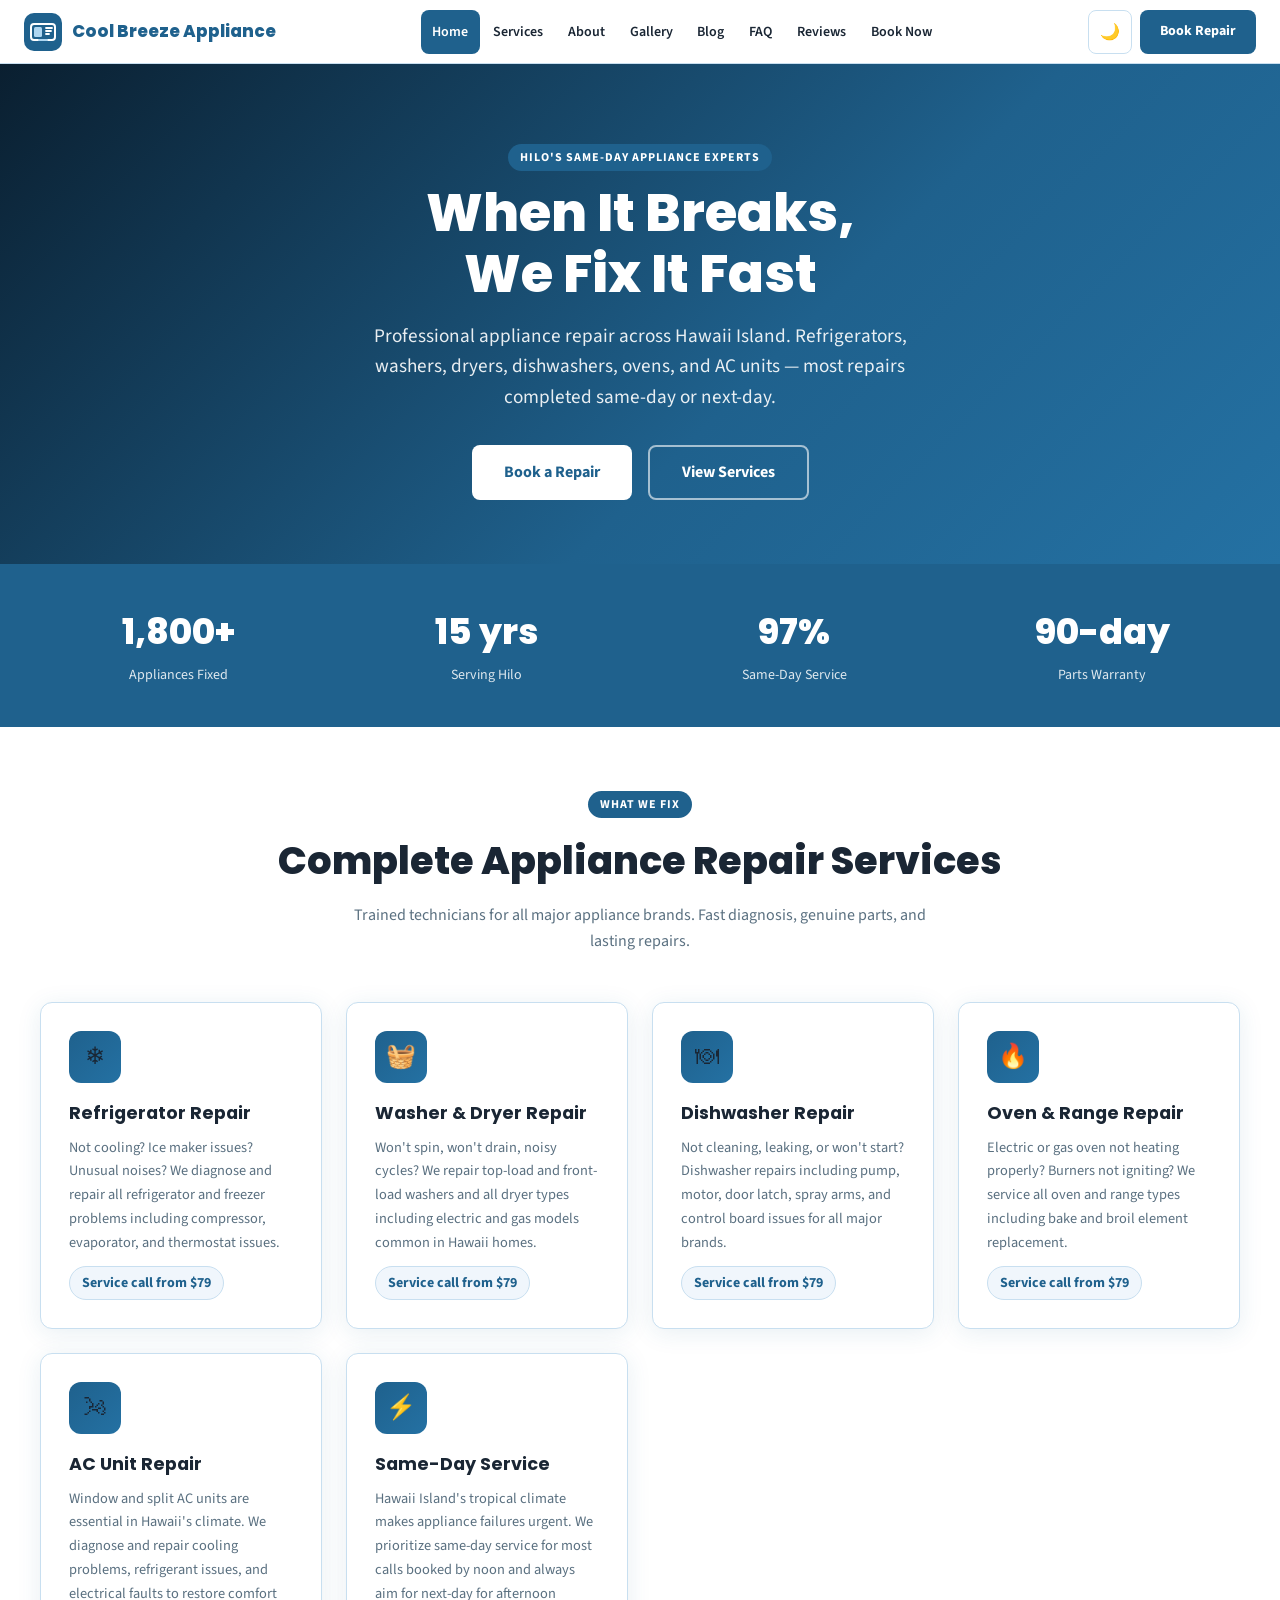
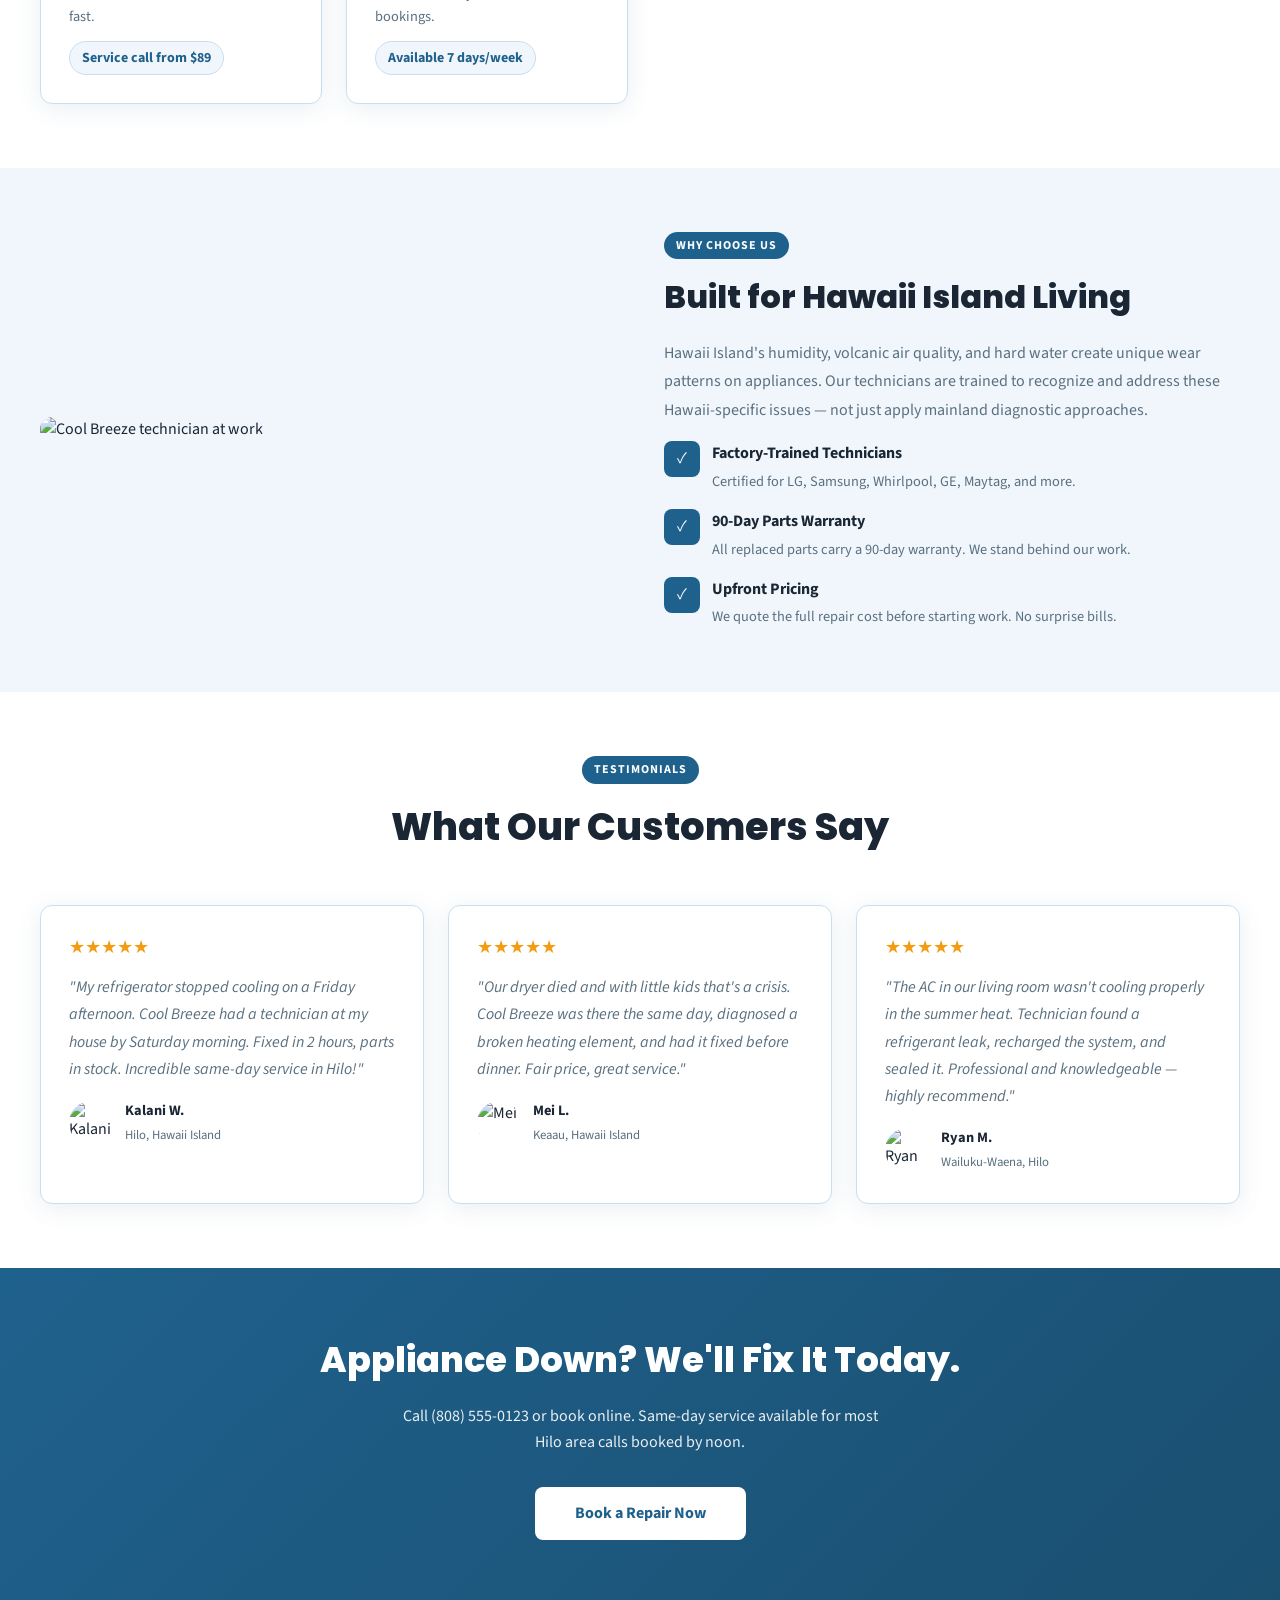
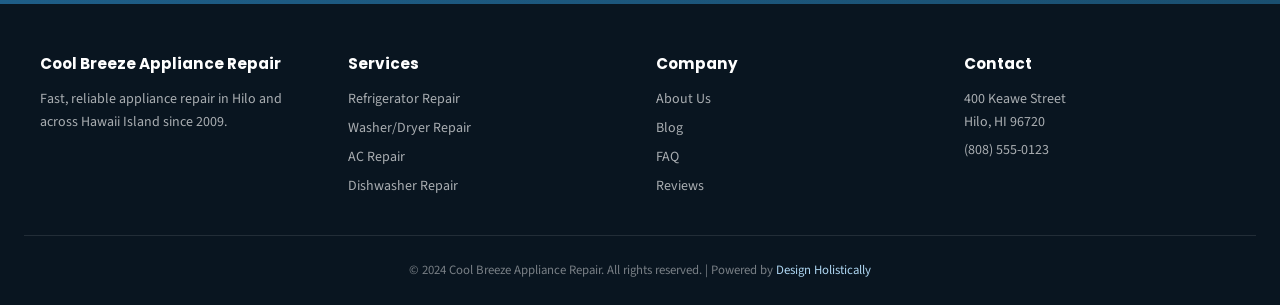
==== index.html @ a8050bcc "Initial commit: Cool Breeze Appliance Repair — Hawaii sample site (Hilo, Hawaii Island)" ====
<!DOCTYPE html>
<html lang="en" data-theme="light">
<head>
<meta charset="UTF-8"><meta name="viewport" content="width=device-width, initial-scale=1.0">
<title>Cool Breeze Appliance Repair | When It Breaks, We Fix It Fast | Hilo | Cool Breeze Appliance Repair</title>
<link rel="stylesheet" href="css/style.css">


  <meta property="og:title" content="Cool Breeze Appliance Repair | Hilo, Hawaii Island" />
  <meta property="og:description" content="Fast appliance repair in Hilo. Refrigerators, washers, dryers, AC and more. Same-day service available." />
  <meta property="og:type" content="website" />
  <meta property="og:image" content="https://picsum.photos/1200/630?random=999" />
</head>
<body>
<header>
<a href="index.html" class="logo-link"><svg width="38" height="38" viewBox="0 0 38 38" fill="none" aria-label="Cool Breeze Appliance Logo" xmlns="http://www.w3.org/2000/svg">
<rect width="38" height="38" rx="10" fill="#1F618D"/>
<rect x="7" y="11" width="24" height="16" rx="3" fill="none" stroke="white" stroke-width="2"/>
<rect x="10" y="14" width="8" height="10" rx="1.5" fill="#AED6F1"/>
<line x1="22" y1="15" x2="28" y2="15" stroke="white" stroke-width="1.8" stroke-linecap="round"/>
<line x1="22" y1="18" x2="27" y2="18" stroke="white" stroke-width="1.8" stroke-linecap="round"/>
<line x1="22" y1="21" x2="25" y2="21" stroke="white" stroke-width="1.8" stroke-linecap="round"/>
<line x1="15" y1="27" x2="23" y2="27" stroke="#AED6F1" stroke-width="2" stroke-linecap="round"/>
</svg><span class="logo-text">Cool Breeze Appliance</span></a>
<nav><a href="index.html" class="active">Home</a>
<a href="services.html">Services</a>
<a href="about.html">About</a>
<a href="gallery.html">Gallery</a>
<a href="blog.html">Blog</a>
<a href="faq.html">FAQ</a>
<a href="reviews.html">Reviews</a>
<a href="booking.html">Book Now</a></nav>
<div class="header-actions">
<button class="dark-toggle" id="darkToggle" aria-label="Toggle dark mode">🌙</button>
<a href="booking.html" class="cta-btn header-cta">Book Repair</a>
<button class="hamburger" id="hamburger" aria-label="Open menu" aria-expanded="false"><span></span><span></span><span></span></button>
</div>
</header>
<div class="mobile-menu" id="mobileMenu"><a href="index.html">Home</a>
<a href="services.html">Services</a>
<a href="about.html">About</a>
<a href="gallery.html">Gallery</a>
<a href="blog.html">Blog</a>
<a href="faq.html">FAQ</a>
<a href="reviews.html">Reviews</a>
<a href="booking.html">Book Now</a></div>

<script type="application/ld+json">{"@context":"https://schema.org","@type":"LocalBusiness","name":"Cool Breeze Appliance Repair","description":"Fast appliance repair in Hilo, Hawaii Island. Same-day service for refrigerators, washers, dryers, dishwashers, ovens, and AC units.","address":{"@type":"PostalAddress","streetAddress":"400 Keawe Street","addressLocality":"Hilo","addressRegion":"HI","postalCode":"96720"},"telephone":"(808) 555-0123","priceRange":"$$"}</script>
<section class="hero">
<div class="container">
<div class="tag">Hilo's Same-Day Appliance Experts</div>
<h1>When It Breaks,<br>We Fix It Fast</h1>
<p>Professional appliance repair across Hawaii Island. Refrigerators, washers, dryers, dishwashers, ovens, and AC units — most repairs completed same-day or next-day.</p>
<div class="hero-btns">
<a href="booking.html" class="cta-btn white">Book a Repair</a>
<a href="services.html" class="cta-btn outline" style="border-color:rgba(255,255,255,.6);color:#fff;">View Services</a>
</div>
</div>
</section>

<div class="stats-bar">
<div class="container">
<div><div class="stat-num">1,800+</div><div class="stat-label">Appliances Fixed</div></div>
<div><div class="stat-num">15 yrs</div><div class="stat-label">Serving Hilo</div></div>
<div><div class="stat-num">97%</div><div class="stat-label">Same-Day Service</div></div>
<div><div class="stat-num">90-day</div><div class="stat-label">Parts Warranty</div></div>
</div>
</div>

<section>
<div class="container">
<div class="section-header fade-up">
<div class="tag">What We Fix</div>
<h2>Complete Appliance Repair Services</h2>
<p>Trained technicians for all major appliance brands. Fast diagnosis, genuine parts, and lasting repairs.</p>
</div>
<div class="grid-3">
<div class="card fade-up"><div class="card-icon">&#x2744;</div><h3>Refrigerator Repair</h3><p>Not cooling? Ice maker issues? Unusual noises? We diagnose and repair all refrigerator and freezer problems including compressor, evaporator, and thermostat issues.</p><span class="price-badge">Service call from $79</span></div>
<div class="card fade-up"><div class="card-icon">&#x1F9FA;</div><h3>Washer &amp; Dryer Repair</h3><p>Won't spin, won't drain, noisy cycles? We repair top-load and front-load washers and all dryer types including electric and gas models common in Hawaii homes.</p><span class="price-badge">Service call from $79</span></div>
<div class="card fade-up"><div class="card-icon">&#x1F37D;</div><h3>Dishwasher Repair</h3><p>Not cleaning, leaking, or won't start? Dishwasher repairs including pump, motor, door latch, spray arms, and control board issues for all major brands.</p><span class="price-badge">Service call from $79</span></div>
<div class="card fade-up"><div class="card-icon">&#x1F525;</div><h3>Oven &amp; Range Repair</h3><p>Electric or gas oven not heating properly? Burners not igniting? We service all oven and range types including bake and broil element replacement.</p><span class="price-badge">Service call from $79</span></div>
<div class="card fade-up"><div class="card-icon">&#x1F32C;</div><h3>AC Unit Repair</h3><p>Window and split AC units are essential in Hawaii's climate. We diagnose and repair cooling problems, refrigerant issues, and electrical faults to restore comfort fast.</p><span class="price-badge">Service call from $89</span></div>
<div class="card fade-up"><div class="card-icon">&#x26A1;</div><h3>Same-Day Service</h3><p>Hawaii Island's tropical climate makes appliance failures urgent. We prioritize same-day service for most calls booked by noon and always aim for next-day for afternoon bookings.</p><span class="price-badge">Available 7 days/week</span></div>
</div>
</div>
</section>

<section class="section-alt">
<div class="container">
<div class="grid-2" style="align-items:center;gap:3rem;">
<div class="fade-up"><img src="https://picsum.photos/600/420?random=1301" alt="Cool Breeze technician at work" style="width:100%;border-radius:12px;height:360px;object-fit:cover;"></div>
<div class="fade-up">
<div class="tag">Why Choose Us</div>
<h2 style="font-family:'Poppins',sans-serif;font-size:2rem;font-weight:800;margin-bottom:1rem;">Built for Hawaii Island Living</h2>
<p style="color:var(--text-muted);margin-bottom:1rem;line-height:1.8;">Hawaii Island's humidity, volcanic air quality, and hard water create unique wear patterns on appliances. Our technicians are trained to recognize and address these Hawaii-specific issues — not just apply mainland diagnostic approaches.</p>
<div style="display:flex;flex-direction:column;gap:1rem;">
<div style="display:flex;gap:.75rem;align-items:flex-start;"><div style="background:var(--primary);color:#fff;border-radius:8px;width:36px;height:36px;display:flex;align-items:center;justify-content:center;flex-shrink:0;">&#x2713;</div><div><strong>Factory-Trained Technicians</strong><p style="color:var(--text-muted);font-size:.9rem;margin-top:.2rem;">Certified for LG, Samsung, Whirlpool, GE, Maytag, and more.</p></div></div>
<div style="display:flex;gap:.75rem;align-items:flex-start;"><div style="background:var(--primary);color:#fff;border-radius:8px;width:36px;height:36px;display:flex;align-items:center;justify-content:center;flex-shrink:0;">&#x2713;</div><div><strong>90-Day Parts Warranty</strong><p style="color:var(--text-muted);font-size:.9rem;margin-top:.2rem;">All replaced parts carry a 90-day warranty. We stand behind our work.</p></div></div>
<div style="display:flex;gap:.75rem;align-items:flex-start;"><div style="background:var(--primary);color:#fff;border-radius:8px;width:36px;height:36px;display:flex;align-items:center;justify-content:center;flex-shrink:0;">&#x2713;</div><div><strong>Upfront Pricing</strong><p style="color:var(--text-muted);font-size:.9rem;margin-top:.2rem;">We quote the full repair cost before starting work. No surprise bills.</p></div></div>
</div>
</div>
</div>
</div>
</section>

<section>
<div class="container">
<div class="section-header fade-up"><div class="tag">Testimonials</div><h2>What Our Customers Say</h2></div>
<div class="grid-3">
<div class="testimonial-card fade-up"><div class="testimonial-stars">&#9733;&#9733;&#9733;&#9733;&#9733;</div><p class="testimonial-text">"My refrigerator stopped cooling on a Friday afternoon. Cool Breeze had a technician at my house by Saturday morning. Fixed in 2 hours, parts in stock. Incredible same-day service in Hilo!"</p><div class="testimonial-author"><img src="https://picsum.photos/44/44?random=1401" alt="Kalani W."><div><strong>Kalani W.</strong><span>Hilo, Hawaii Island</span></div></div></div>
<div class="testimonial-card fade-up"><div class="testimonial-stars">&#9733;&#9733;&#9733;&#9733;&#9733;</div><p class="testimonial-text">"Our dryer died and with little kids that's a crisis. Cool Breeze was there the same day, diagnosed a broken heating element, and had it fixed before dinner. Fair price, great service."</p><div class="testimonial-author"><img src="https://picsum.photos/44/44?random=1402" alt="Mei L."><div><strong>Mei L.</strong><span>Keaau, Hawaii Island</span></div></div></div>
<div class="testimonial-card fade-up"><div class="testimonial-stars">&#9733;&#9733;&#9733;&#9733;&#9733;</div><p class="testimonial-text">"The AC in our living room wasn't cooling properly in the summer heat. Technician found a refrigerant leak, recharged the system, and sealed it. Professional and knowledgeable — highly recommend."</p><div class="testimonial-author"><img src="https://picsum.photos/44/44?random=1403" alt="Ryan M."><div><strong>Ryan M.</strong><span>Wailuku-Waena, Hilo</span></div></div></div>
</div>
</div>
</section>

<div class="cta-banner">
<div class="container">
<h2>Appliance Down? We'll Fix It Today.</h2>
<p>Call (808) 555-0123 or book online. Same-day service available for most Hilo area calls booked by noon.</p>
<a href="booking.html" class="cta-btn">Book a Repair Now</a>
</div>
</div>

<footer>
<div class="footer-grid">
<div class="footer-col"><h4>Cool Breeze Appliance Repair</h4><p>Fast, reliable appliance repair in Hilo and across Hawaii Island since 2009.</p></div>
<div class="footer-col"><h4>Services</h4><a href="services.html">Refrigerator Repair</a><a href="services.html">Washer/Dryer Repair</a><a href="services.html">AC Repair</a><a href="services.html">Dishwasher Repair</a></div>
<div class="footer-col"><h4>Company</h4><a href="about.html">About Us</a><a href="blog.html">Blog</a><a href="faq.html">FAQ</a><a href="reviews.html">Reviews</a></div>
<div class="footer-col"><h4>Contact</h4><p>400 Keawe Street<br>Hilo, HI 96720</p><a href="tel:8085550123">(808) 555-0123</a></div>
</div>
<div class="footer-bottom"><p>&copy; 2024 Cool Breeze Appliance Repair. All rights reserved. | Powered by <a href="https://designholistically.com" target="_blank" rel="noopener">Design Holistically</a></p></div>
</footer>
<button id="backToTop" aria-label="Back to top">&#8593;</button>
<script src="js/main.js"></script>
</body>
</html>
---- css/style.css ----
@import url('https://fonts.googleapis.com/css2?family=Poppins:wght@400;500;600;700;800&family=Source+Sans+3:wght@400;500;600&display=swap');

:root {
  --primary: #1F618D;
  --primary-dark: #1A4F70;
  --primary-light: #2471A3;
  --accent: #AED6F1;
  --bg: #ffffff;
  --bg-alt: #f0f6fc;
  --text: #1a2634;
  --text-muted: #5a7080;
  --border: #c8dff0;
  --card-bg: #ffffff;
  --header-bg: rgba(255,255,255,0.95);
  --shadow: 0 4px 24px rgba(31,97,141,0.10);
  --radius: 12px;
  --transition: 0.3s ease;
}

[data-theme="dark"] {
  --bg: #0d1a24;
  --bg-alt: #111f2d;
  --text: #e0edf8;
  --text-muted: #6a97b8;
  --border: #1a3550;
  --card-bg: #121d2a;
  --header-bg: rgba(13,26,36,0.97);
  --shadow: 0 4px 24px rgba(0,0,0,0.4);
}

*,*::before,*::after{box-sizing:border-box;margin:0;padding:0;}
html{scroll-behavior:smooth;}
body{font-family:'Source Sans 3',sans-serif;background:var(--bg);color:var(--text);line-height:1.6;transition:background .3s,color .3s;}

header{position:sticky;top:0;z-index:1000;background:var(--header-bg);backdrop-filter:blur(12px);border-bottom:1px solid var(--border);padding:0 1.5rem;height:64px;display:flex;align-items:center;justify-content:space-between;}
.logo-link{display:flex;align-items:center;gap:10px;text-decoration:none;color:var(--text);}
.logo-text{font-family:'Poppins',sans-serif;font-weight:800;font-size:1.05rem;color:var(--primary);}
nav{display:flex;align-items:center;gap:0.15rem;}
nav a{display:inline-block;padding:0.5rem 0.7rem;font-size:0.875rem;font-weight:600;color:var(--text);text-decoration:none;border-radius:8px;transition:all .3s;min-height:44px;line-height:28px;}
nav a:hover,nav a.active{background:var(--primary);color:#fff;}
.header-actions{display:flex;align-items:center;gap:0.5rem;}
.dark-toggle{background:none;border:1.5px solid var(--border);border-radius:8px;padding:.4rem .6rem;cursor:pointer;color:var(--text);font-size:1rem;min-width:44px;min-height:44px;display:flex;align-items:center;justify-content:center;}
.dark-toggle:hover{background:var(--primary);color:#fff;border-color:var(--primary);}
.hamburger{display:none;background:none;border:1.5px solid var(--border);border-radius:8px;padding:.4rem .6rem;cursor:pointer;color:var(--text);min-width:44px;min-height:44px;align-items:center;justify-content:center;flex-direction:column;gap:5px;}
.hamburger span{display:block;width:22px;height:2px;background:var(--text);border-radius:2px;}
.cta-btn{display:inline-flex;align-items:center;justify-content:center;background:var(--primary);color:#fff;padding:.6rem 1.25rem;border-radius:8px;font-weight:700;text-decoration:none;font-size:.875rem;min-height:44px;transition:all .3s;border:none;cursor:pointer;}
.cta-btn:hover{background:var(--primary-dark);transform:translateY(-1px);}
.cta-btn.outline{background:transparent;border:2px solid var(--primary);color:var(--primary);}
.cta-btn.outline:hover{background:var(--primary);color:#fff;}
.cta-btn.accent{background:var(--accent);color:var(--primary);}
.cta-btn.accent:hover{background:#8ec8ef;}
.mobile-menu{display:none;position:fixed;top:64px;left:0;right:0;bottom:0;background:var(--bg);z-index:999;flex-direction:column;padding:2rem 1.5rem;gap:.5rem;overflow-y:auto;}
.mobile-menu.open{display:flex;}
.mobile-menu a{display:block;padding:.85rem 1rem;font-weight:600;color:var(--text);text-decoration:none;border-radius:8px;border:1px solid var(--border);min-height:44px;}
.mobile-menu a:hover{background:var(--primary);color:#fff;border-color:var(--primary);}

.hero{background:linear-gradient(135deg,#0a1f30 0%,#1F618D 60%,#2471A3 100%);color:#fff;padding:5rem 1.5rem 4rem;text-align:center;position:relative;overflow:hidden;}
.hero h1{font-family:'Poppins',sans-serif;font-size:clamp(2rem,5.5vw,3.3rem);font-weight:800;margin-bottom:1rem;line-height:1.15;}
.hero p{font-size:clamp(1rem,2.5vw,1.2rem);opacity:.9;max-width:600px;margin:0 auto 2rem;}
.hero-btns{display:flex;gap:1rem;justify-content:center;flex-wrap:wrap;}
.hero-btns .cta-btn{font-size:1rem;padding:.8rem 2rem;}
.hero-btns .cta-btn.white{background:#fff;color:var(--primary);}

section{padding:4rem 1.5rem;}
.section-alt{background:var(--bg-alt);}
.container{max-width:1200px;margin:0 auto;}
.section-header{text-align:center;margin-bottom:3rem;}
.section-header h2{font-family:'Poppins',sans-serif;font-size:clamp(1.6rem,4vw,2.4rem);font-weight:800;margin-bottom:.75rem;}
.section-header p{color:var(--text-muted);max-width:600px;margin:0 auto;}
.tag{display:inline-block;background:var(--primary);color:#fff;font-size:.75rem;font-weight:700;padding:.25rem .75rem;border-radius:20px;text-transform:uppercase;letter-spacing:1px;margin-bottom:.75rem;}

.grid-3{display:grid;grid-template-columns:repeat(auto-fit,minmax(280px,1fr));gap:1.5rem;}
.grid-2{display:grid;grid-template-columns:repeat(auto-fit,minmax(340px,1fr));gap:2rem;}

.card{background:var(--card-bg);border:1px solid var(--border);border-radius:var(--radius);padding:1.75rem;box-shadow:var(--shadow);transition:transform .3s,box-shadow .3s;}
.card:hover{transform:translateY(-4px);box-shadow:0 8px 32px rgba(31,97,141,.15);}
.card-icon{width:52px;height:52px;background:linear-gradient(135deg,var(--primary),var(--primary-light));border-radius:12px;display:flex;align-items:center;justify-content:center;margin-bottom:1rem;font-size:1.5rem;}
.card h3{font-family:'Poppins',sans-serif;font-size:1.1rem;font-weight:700;margin-bottom:.5rem;}
.card p{color:var(--text-muted);font-size:.9rem;line-height:1.65;}
.price-badge{display:inline-block;background:var(--bg-alt);border:1px solid var(--border);color:var(--primary);font-weight:700;font-size:.875rem;padding:.3rem .75rem;border-radius:20px;margin-top:.75rem;}

.stats-bar{background:var(--primary);color:#fff;padding:2.5rem 1.5rem;}
.stats-bar .container{display:grid;grid-template-columns:repeat(auto-fit,minmax(140px,1fr));gap:2rem;text-align:center;}
.stat-num{font-family:'Poppins',sans-serif;font-size:2.2rem;font-weight:800;}
.stat-label{font-size:.875rem;opacity:.85;margin-top:.25rem;}

.testimonial-card{background:var(--card-bg);border:1px solid var(--border);border-radius:var(--radius);padding:1.75rem;box-shadow:var(--shadow);}
.testimonial-stars{color:#f39c12;font-size:1.1rem;margin-bottom:.75rem;}
.testimonial-text{color:var(--text-muted);font-style:italic;margin-bottom:1rem;line-height:1.7;}
.testimonial-author{display:flex;align-items:center;gap:.75rem;}
.testimonial-author img{width:44px;height:44px;border-radius:50%;object-fit:cover;}
.testimonial-author strong{display:block;font-size:.9rem;}
.testimonial-author span{font-size:.8rem;color:var(--text-muted);}

.page-hero{background:linear-gradient(135deg,#0a1f30,#1F618D);color:#fff;padding:3rem 1.5rem;text-align:center;}
.page-hero h1{font-family:'Poppins',sans-serif;font-size:clamp(1.8rem,4vw,2.8rem);font-weight:800;margin-bottom:.5rem;}
.page-hero p{opacity:.9;max-width:600px;margin:0 auto;}

.service-card{background:var(--card-bg);border:1px solid var(--border);border-radius:var(--radius);overflow:hidden;box-shadow:var(--shadow);transition:transform .3s;}
.service-card:hover{transform:translateY(-4px);}
.service-card img{width:100%;height:200px;object-fit:cover;}
.service-card-body{padding:1.5rem;}
.service-card-body h3{font-family:'Poppins',sans-serif;font-weight:700;margin-bottom:.5rem;}

.about-image{border-radius:var(--radius);width:100%;height:400px;object-fit:cover;}
.team-grid{display:grid;grid-template-columns:repeat(auto-fit,minmax(200px,1fr));gap:1.5rem;margin-top:2rem;}
.team-card{text-align:center;}
.team-card img{width:120px;height:120px;border-radius:50%;object-fit:cover;margin:0 auto .75rem;display:block;border:3px solid var(--primary);}
.team-card h4{font-family:'Poppins',sans-serif;font-weight:700;}
.team-card p{font-size:.875rem;color:var(--text-muted);}

.photo-grid{display:grid;grid-template-columns:repeat(auto-fill,minmax(250px,1fr));gap:1rem;}
.photo-grid img{width:100%;height:220px;object-fit:cover;border-radius:var(--radius);transition:transform .3s;cursor:pointer;}
.photo-grid img:hover{transform:scale(1.03);}

.blog-grid{display:grid;grid-template-columns:repeat(auto-fit,minmax(300px,1fr));gap:1.5rem;}
.blog-card{background:var(--card-bg);border:1px solid var(--border);border-radius:var(--radius);overflow:hidden;box-shadow:var(--shadow);text-decoration:none;color:var(--text);display:block;transition:transform .3s;}
.blog-card:hover{transform:translateY(-4px);}
.blog-card img{width:100%;height:200px;object-fit:cover;}
.blog-card-body{padding:1.25rem;}
.blog-meta{font-size:.8rem;color:var(--text-muted);margin-bottom:.5rem;}
.blog-card-body h3{font-family:'Poppins',sans-serif;font-weight:700;font-size:1.05rem;margin-bottom:.5rem;line-height:1.4;}
.blog-card-body p{font-size:.9rem;color:var(--text-muted);}

.blog-post{max-width:780px;margin:0 auto;padding:2rem 1.5rem;}
.blog-post h1{font-family:'Poppins',sans-serif;font-size:clamp(1.6rem,4vw,2.4rem);font-weight:800;margin-bottom:1rem;line-height:1.3;}
.blog-post .post-meta{color:var(--text-muted);font-size:.9rem;margin-bottom:2rem;padding-bottom:1rem;border-bottom:1px solid var(--border);}
.blog-post img{width:100%;border-radius:var(--radius);margin:1.5rem 0;}
.blog-post h2{font-family:'Poppins',sans-serif;font-size:1.4rem;font-weight:700;margin:2rem 0 .75rem;color:var(--primary);}
.blog-post p{margin-bottom:1rem;color:var(--text-muted);line-height:1.8;}
.blog-post ul,.blog-post ol{margin:1rem 0 1rem 1.5rem;}
.blog-post li{margin-bottom:.5rem;color:var(--text-muted);line-height:1.7;}

.booking-steps{display:flex;margin-bottom:2rem;overflow:hidden;border-radius:var(--radius);border:1px solid var(--border);}
.step-indicator{flex:1;padding:.75rem;text-align:center;font-size:.8rem;font-weight:600;background:var(--bg-alt);color:var(--text-muted);border-right:1px solid var(--border);}
.step-indicator:last-child{border-right:none;}
.step-indicator.active{background:var(--primary);color:#fff;}
.step-indicator.done{background:var(--primary-light);color:#fff;}
.form-step{display:none;}
.form-step.active{display:block;}
.form-group{margin-bottom:1.25rem;}
.form-group label{display:block;font-weight:600;margin-bottom:.4rem;font-size:.9rem;}
.form-group input,.form-group select,.form-group textarea{width:100%;padding:.7rem 1rem;border:1.5px solid var(--border);border-radius:8px;background:var(--bg);color:var(--text);font-size:.95rem;min-height:44px;font-family:'Source Sans 3',sans-serif;transition:border-color .3s;}
.form-group input:focus,.form-group select:focus,.form-group textarea:focus{outline:none;border-color:var(--primary);}
.form-group textarea{min-height:100px;resize:vertical;}
.service-options{display:grid;grid-template-columns:repeat(auto-fit,minmax(140px,1fr));gap:.75rem;}
.service-option{border:2px solid var(--border);border-radius:8px;padding:1rem;cursor:pointer;text-align:center;transition:all .3s;min-height:44px;}
.service-option:hover,.service-option.selected{border-color:var(--primary);background:rgba(31,97,141,.08);}
.service-option span{font-size:1.5rem;display:block;margin-bottom:.3rem;}
.service-option strong{font-size:.85rem;font-weight:600;}
.confirmation-box{text-align:center;padding:3rem 1.5rem;background:var(--bg-alt);border-radius:var(--radius);border:1px solid var(--border);}
.confirmation-box .check-icon{font-size:4rem;margin-bottom:1rem;}
.confirmation-box h2{font-family:'Poppins',sans-serif;font-size:1.8rem;font-weight:800;color:var(--primary);margin-bottom:1rem;}

.admin-login{max-width:400px;margin:4rem auto;padding:2rem;background:var(--card-bg);border:1px solid var(--border);border-radius:var(--radius);box-shadow:var(--shadow);}
.admin-layout{display:grid;grid-template-columns:220px 1fr;min-height:calc(100vh - 64px);}
.admin-sidebar{background:var(--primary);color:#fff;padding:1.5rem 0;}
.admin-sidebar a{display:block;padding:.85rem 1.5rem;color:rgba(255,255,255,.85);text-decoration:none;font-weight:600;font-size:.9rem;transition:background .3s;min-height:44px;}
.admin-sidebar a:hover,.admin-sidebar a.active{background:rgba(0,0,0,.2);color:#fff;}
.admin-content{padding:2rem;background:var(--bg-alt);}
.admin-header h1{font-family:'Poppins',sans-serif;font-size:1.6rem;font-weight:800;margin-bottom:.5rem;}
.stat-cards{display:grid;grid-template-columns:repeat(auto-fit,minmax(180px,1fr));gap:1rem;margin-bottom:2rem;}
.stat-card{background:var(--card-bg);border:1px solid var(--border);border-radius:var(--radius);padding:1.25rem;text-align:center;}
.stat-card .stat-num{font-family:'Poppins',sans-serif;font-size:2rem;font-weight:800;color:var(--primary);}
.stat-card .stat-label{font-size:.8rem;color:var(--text-muted);margin-top:.25rem;}
table{width:100%;border-collapse:collapse;background:var(--card-bg);border-radius:var(--radius);overflow:hidden;box-shadow:var(--shadow);}
th{background:var(--primary);color:#fff;padding:.85rem 1rem;text-align:left;font-size:.85rem;font-weight:700;}
td{padding:.85rem 1rem;border-bottom:1px solid var(--border);font-size:.875rem;}
tr:last-child td{border-bottom:none;}
tr:hover td{background:var(--bg-alt);}
.badge{display:inline-block;padding:.2rem .6rem;border-radius:20px;font-size:.75rem;font-weight:700;}
.badge-green{background:rgba(31,97,141,.15);color:var(--primary);}
.badge-yellow{background:rgba(243,156,18,.15);color:#b7770d;}
.badge-red{background:rgba(220,50,50,.15);color:#c0392b;}

.faq-item{border:1px solid var(--border);border-radius:var(--radius);margin-bottom:.75rem;overflow:hidden;}
.faq-question{display:flex;justify-content:space-between;align-items:center;padding:1.1rem 1.25rem;cursor:pointer;font-weight:600;font-size:.975rem;background:var(--card-bg);transition:background .3s;min-height:44px;gap:1rem;}
.faq-question:hover{background:var(--bg-alt);}
.faq-question.open{background:var(--bg-alt);color:var(--primary);}
.faq-icon{font-size:1.2rem;transition:transform .3s;flex-shrink:0;}
.faq-question.open .faq-icon{transform:rotate(45deg);}
.faq-answer{display:none;padding:0 1.25rem 1.25rem;color:var(--text-muted);line-height:1.7;font-size:.95rem;background:var(--card-bg);}
.faq-answer.open{display:block;}

.reviews-grid{display:grid;grid-template-columns:repeat(auto-fit,minmax(280px,1fr));gap:1.5rem;}
.review-card{background:var(--card-bg);border:1px solid var(--border);border-radius:var(--radius);padding:1.5rem;box-shadow:var(--shadow);}
.review-stars{color:#f39c12;font-size:1rem;margin-bottom:.5rem;}
.review-text{color:var(--text-muted);font-size:.9rem;line-height:1.7;margin-bottom:1rem;font-style:italic;}
.review-author{display:flex;align-items:center;gap:.75rem;}
.review-author img{width:44px;height:44px;border-radius:50%;object-fit:cover;}
.review-author strong{font-size:.875rem;}
.review-author span{font-size:.78rem;color:var(--text-muted);}

.values-grid{display:grid;grid-template-columns:repeat(auto-fit,minmax(220px,1fr));gap:1.5rem;}
.value-card{text-align:center;padding:2rem 1rem;background:var(--card-bg);border-radius:var(--radius);border:1px solid var(--border);}
.value-icon{font-size:2.5rem;margin-bottom:.75rem;}
.value-card h3{font-family:'Poppins',sans-serif;font-weight:700;margin-bottom:.5rem;}
.value-card p{color:var(--text-muted);font-size:.9rem;}

.cta-banner{background:linear-gradient(135deg,var(--primary),var(--primary-dark));color:#fff;padding:4rem 1.5rem;text-align:center;}
.cta-banner h2{font-family:'Poppins',sans-serif;font-size:clamp(1.5rem,3.5vw,2.2rem);font-weight:800;margin-bottom:1rem;}
.cta-banner p{opacity:.9;max-width:500px;margin:0 auto 2rem;}
.cta-banner .cta-btn{background:#fff;color:var(--primary);font-size:1rem;padding:.85rem 2.5rem;}
.cta-banner .cta-btn:hover{background:var(--bg-alt);}

.breadcrumb{padding:.75rem 1.5rem;background:var(--bg-alt);border-bottom:1px solid var(--border);font-size:.85rem;}
.breadcrumb a{color:var(--primary);text-decoration:none;}
.breadcrumb span{color:var(--text-muted);margin:0 .4rem;}

footer{background:#091520;color:rgba(255,255,255,.75);padding:3rem 1.5rem 1.5rem;}
.footer-grid{display:grid;grid-template-columns:repeat(auto-fit,minmax(200px,1fr));gap:2rem;max-width:1200px;margin:0 auto 2rem;}
.footer-col h4{color:#fff;font-family:'Poppins',sans-serif;font-weight:700;margin-bottom:.75rem;font-size:.95rem;}
.footer-col p,.footer-col a{font-size:.875rem;color:rgba(255,255,255,.65);text-decoration:none;display:block;margin-bottom:.4rem;}
.footer-col a:hover{color:var(--accent);}
.footer-bottom{text-align:center;padding-top:1.5rem;border-top:1px solid rgba(255,255,255,.1);font-size:.8rem;color:rgba(255,255,255,.45);}
.footer-bottom a{color:var(--accent);text-decoration:none;}

#backToTop{position:fixed;bottom:1.5rem;right:1.5rem;width:48px;height:48px;background:var(--primary);color:#fff;border:none;border-radius:50%;cursor:pointer;font-size:1.2rem;display:flex;align-items:center;justify-content:center;opacity:0;pointer-events:none;transition:opacity .3s;z-index:990;}
#backToTop.visible{opacity:1;pointer-events:auto;}

.fade-up{opacity:0;transform:translateY(30px);transition:opacity .6s ease,transform .6s ease;}
.fade-up.visible{opacity:1;transform:translateY(0);}
.fade-in{opacity:0;transition:opacity .6s ease;}
.fade-in.visible{opacity:1;}

@media(max-width:768px){
nav,.cta-btn.header-cta{display:none;}
.hamburger{display:flex;}
.admin-layout{grid-template-columns:1fr;}
.admin-sidebar{display:none;}
section{padding:3rem 1rem;}
}
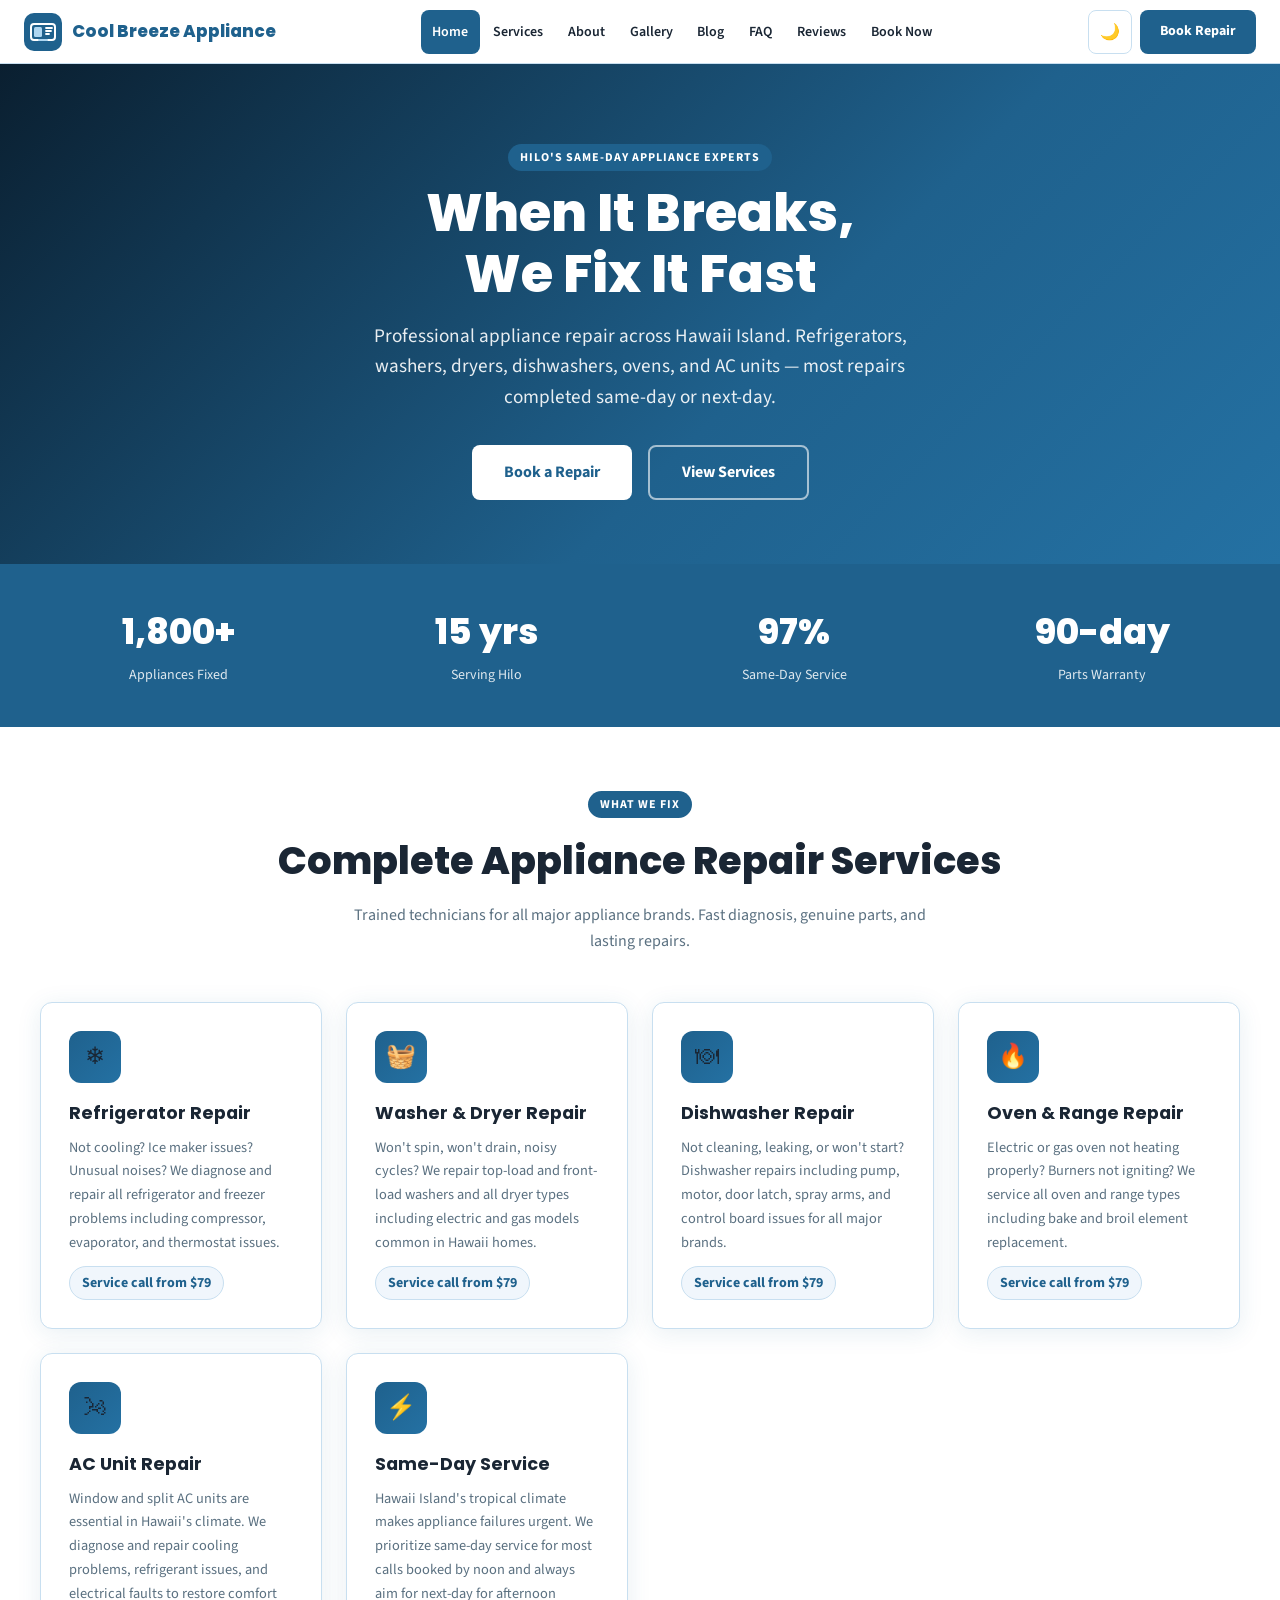
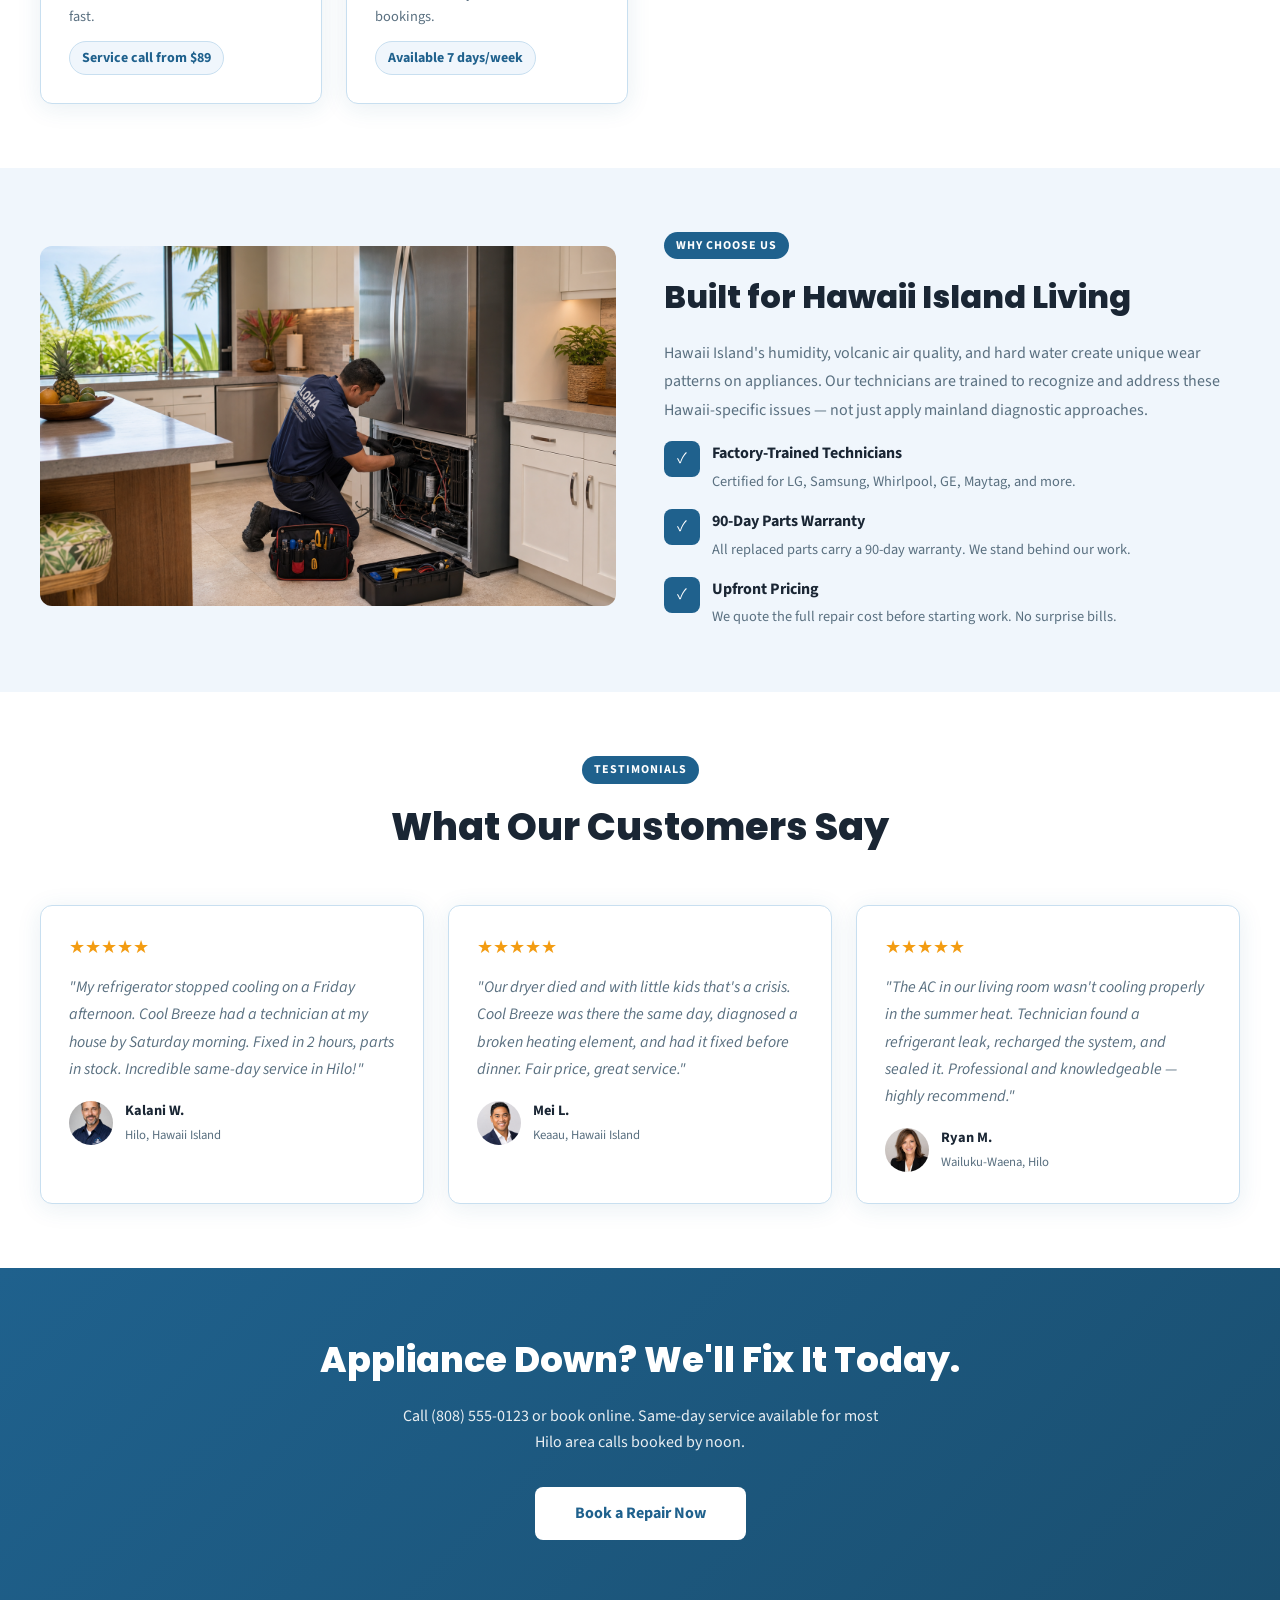
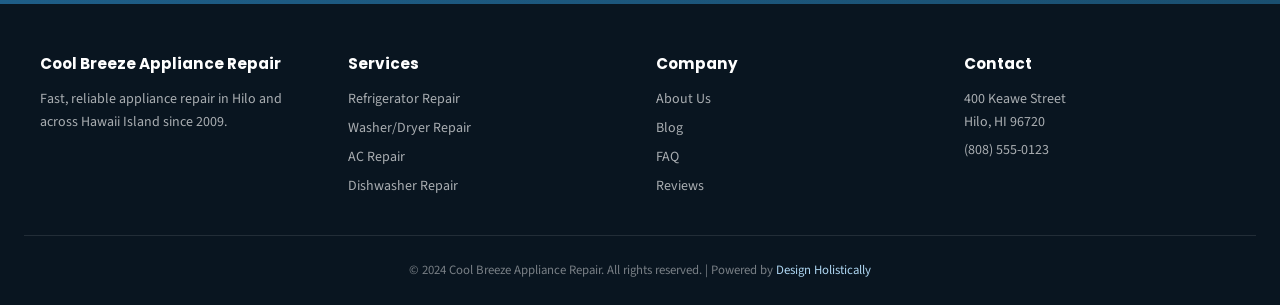
==== commit ab322b85: "Initial commit: Cool Breeze Appliance Repair — Hawaii sample site (Hilo, Hawaii Island)" ====
--- a/index.html
+++ b/index.html
@@ -9,7 +9,7 @@
   <meta property="og:title" content="Cool Breeze Appliance Repair | Hilo, Hawaii Island" />
   <meta property="og:description" content="Fast appliance repair in Hilo. Refrigerators, washers, dryers, AC and more. Same-day service available." />
   <meta property="og:type" content="website" />
-  <meta property="og:image" content="https://picsum.photos/1200/630?random=999" />
+  <meta property="og:image" content="images/hero.png" />
 </head>
 <body>
 <header>
@@ -88,7 +88,7 @@
 <section class="section-alt">
 <div class="container">
 <div class="grid-2" style="align-items:center;gap:3rem;">
-<div class="fade-up"><img src="https://picsum.photos/600/420?random=1301" alt="Cool Breeze technician at work" style="width:100%;border-radius:12px;height:360px;object-fit:cover;"></div>
+<div class="fade-up"><img src="images/hero.png" alt="Cool Breeze technician at work" style="width:100%;border-radius:12px;height:360px;object-fit:cover;"></div>
 <div class="fade-up">
 <div class="tag">Why Choose Us</div>
 <h2 style="font-family:'Poppins',sans-serif;font-size:2rem;font-weight:800;margin-bottom:1rem;">Built for Hawaii Island Living</h2>
@@ -107,9 +107,9 @@
 <div class="container">
 <div class="section-header fade-up"><div class="tag">Testimonials</div><h2>What Our Customers Say</h2></div>
 <div class="grid-3">
-<div class="testimonial-card fade-up"><div class="testimonial-stars">&#9733;&#9733;&#9733;&#9733;&#9733;</div><p class="testimonial-text">"My refrigerator stopped cooling on a Friday afternoon. Cool Breeze had a technician at my house by Saturday morning. Fixed in 2 hours, parts in stock. Incredible same-day service in Hilo!"</p><div class="testimonial-author"><img src="https://picsum.photos/44/44?random=1401" alt="Kalani W."><div><strong>Kalani W.</strong><span>Hilo, Hawaii Island</span></div></div></div>
-<div class="testimonial-card fade-up"><div class="testimonial-stars">&#9733;&#9733;&#9733;&#9733;&#9733;</div><p class="testimonial-text">"Our dryer died and with little kids that's a crisis. Cool Breeze was there the same day, diagnosed a broken heating element, and had it fixed before dinner. Fair price, great service."</p><div class="testimonial-author"><img src="https://picsum.photos/44/44?random=1402" alt="Mei L."><div><strong>Mei L.</strong><span>Keaau, Hawaii Island</span></div></div></div>
-<div class="testimonial-card fade-up"><div class="testimonial-stars">&#9733;&#9733;&#9733;&#9733;&#9733;</div><p class="testimonial-text">"The AC in our living room wasn't cooling properly in the summer heat. Technician found a refrigerant leak, recharged the system, and sealed it. Professional and knowledgeable — highly recommend."</p><div class="testimonial-author"><img src="https://picsum.photos/44/44?random=1403" alt="Ryan M."><div><strong>Ryan M.</strong><span>Wailuku-Waena, Hilo</span></div></div></div>
+<div class="testimonial-card fade-up"><div class="testimonial-stars">&#9733;&#9733;&#9733;&#9733;&#9733;</div><p class="testimonial-text">"My refrigerator stopped cooling on a Friday afternoon. Cool Breeze had a technician at my house by Saturday morning. Fixed in 2 hours, parts in stock. Incredible same-day service in Hilo!"</p><div class="testimonial-author"><img src="images/avatar-1.png" alt="Kalani W."><div><strong>Kalani W.</strong><span>Hilo, Hawaii Island</span></div></div></div>
+<div class="testimonial-card fade-up"><div class="testimonial-stars">&#9733;&#9733;&#9733;&#9733;&#9733;</div><p class="testimonial-text">"Our dryer died and with little kids that's a crisis. Cool Breeze was there the same day, diagnosed a broken heating element, and had it fixed before dinner. Fair price, great service."</p><div class="testimonial-author"><img src="images/avatar-2.png" alt="Mei L."><div><strong>Mei L.</strong><span>Keaau, Hawaii Island</span></div></div></div>
+<div class="testimonial-card fade-up"><div class="testimonial-stars">&#9733;&#9733;&#9733;&#9733;&#9733;</div><p class="testimonial-text">"The AC in our living room wasn't cooling properly in the summer heat. Technician found a refrigerant leak, recharged the system, and sealed it. Professional and knowledgeable — highly recommend."</p><div class="testimonial-author"><img src="images/avatar-3.png" alt="Ryan M."><div><strong>Ryan M.</strong><span>Wailuku-Waena, Hilo</span></div></div></div>
 </div>
 </div>
 </section>
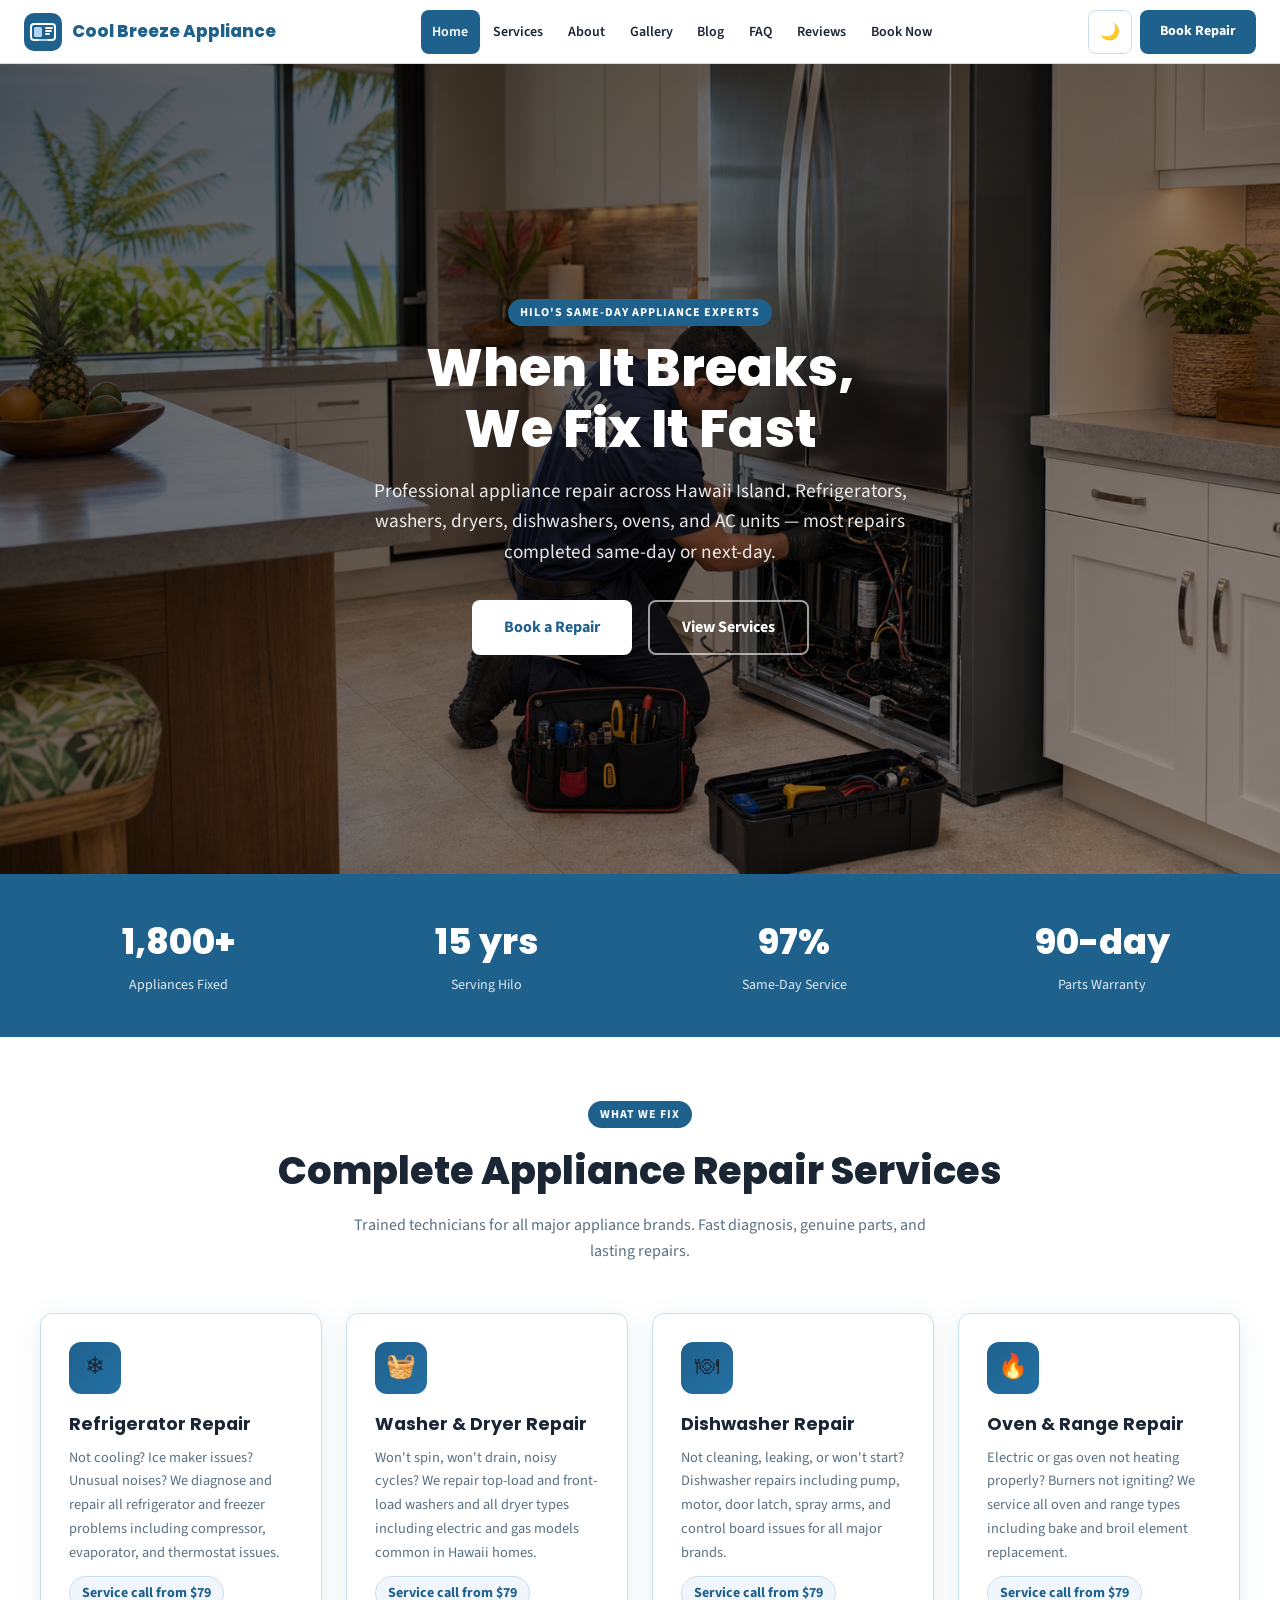
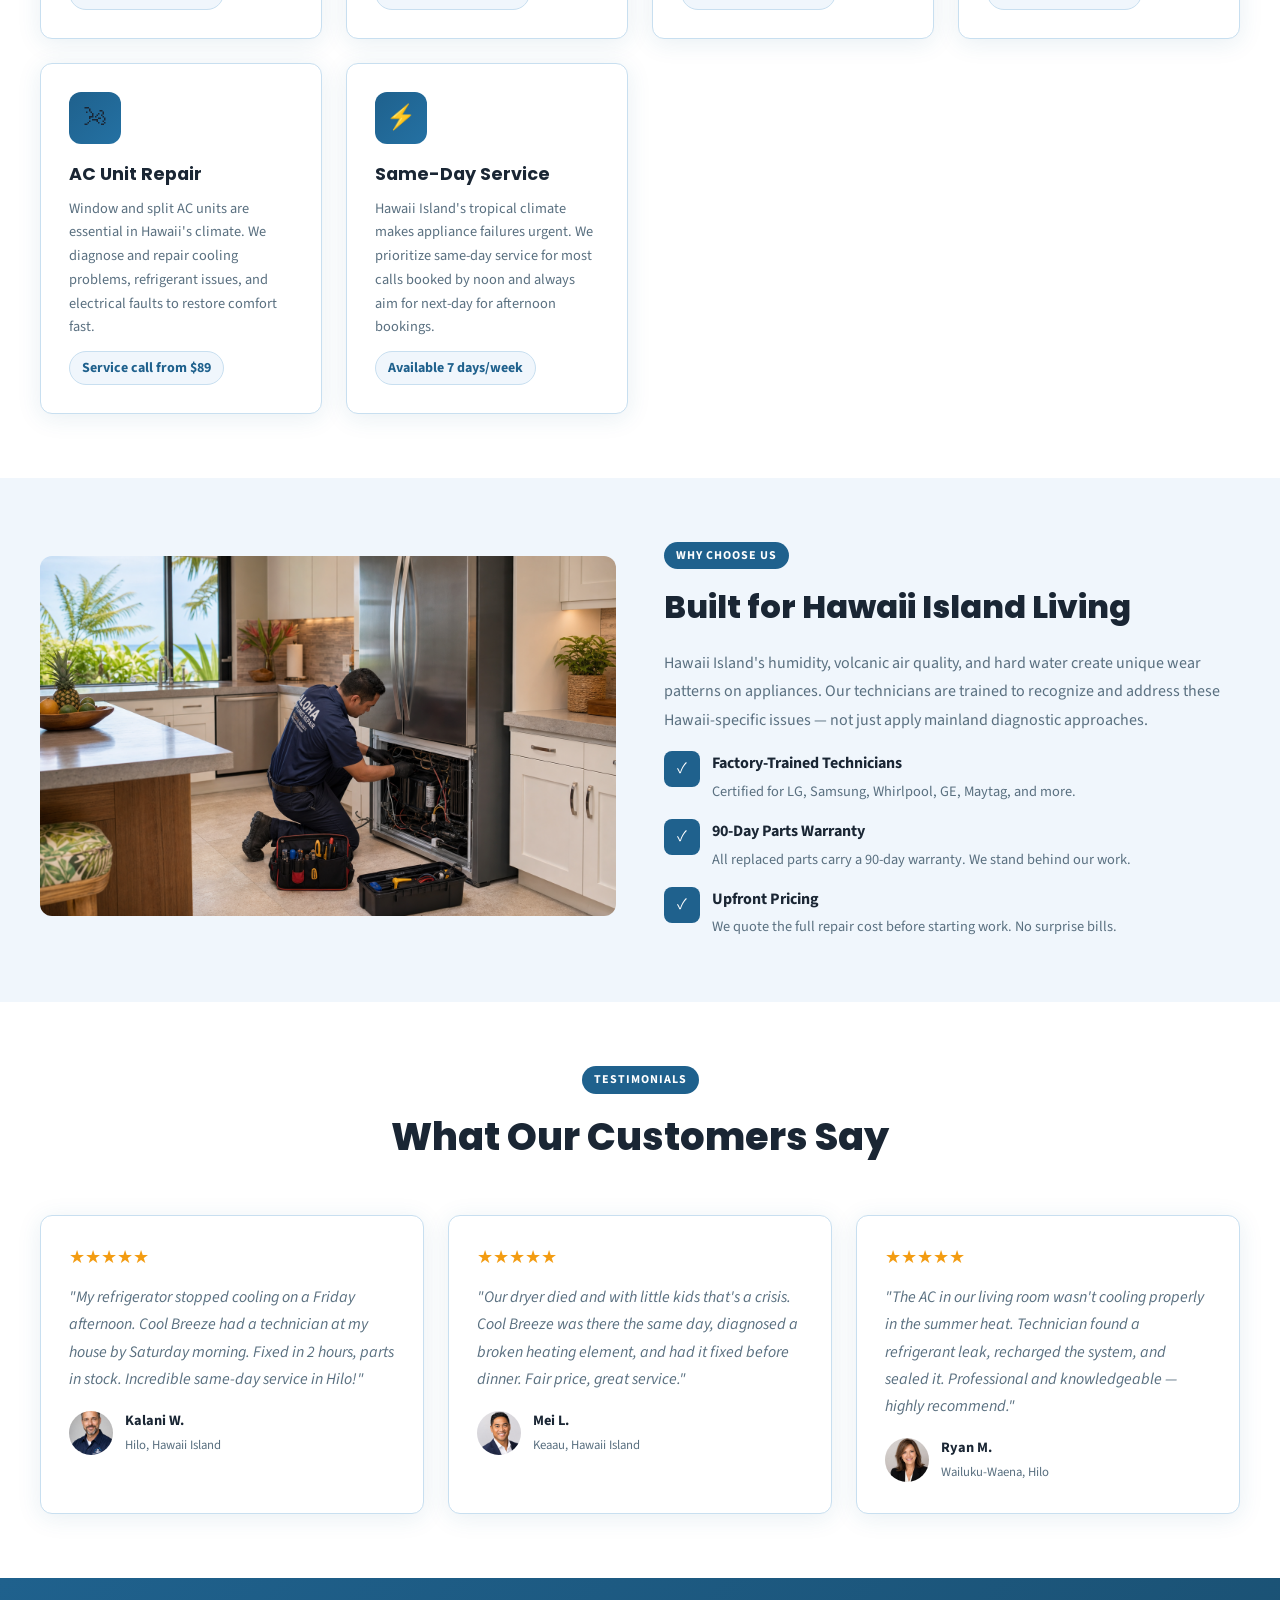
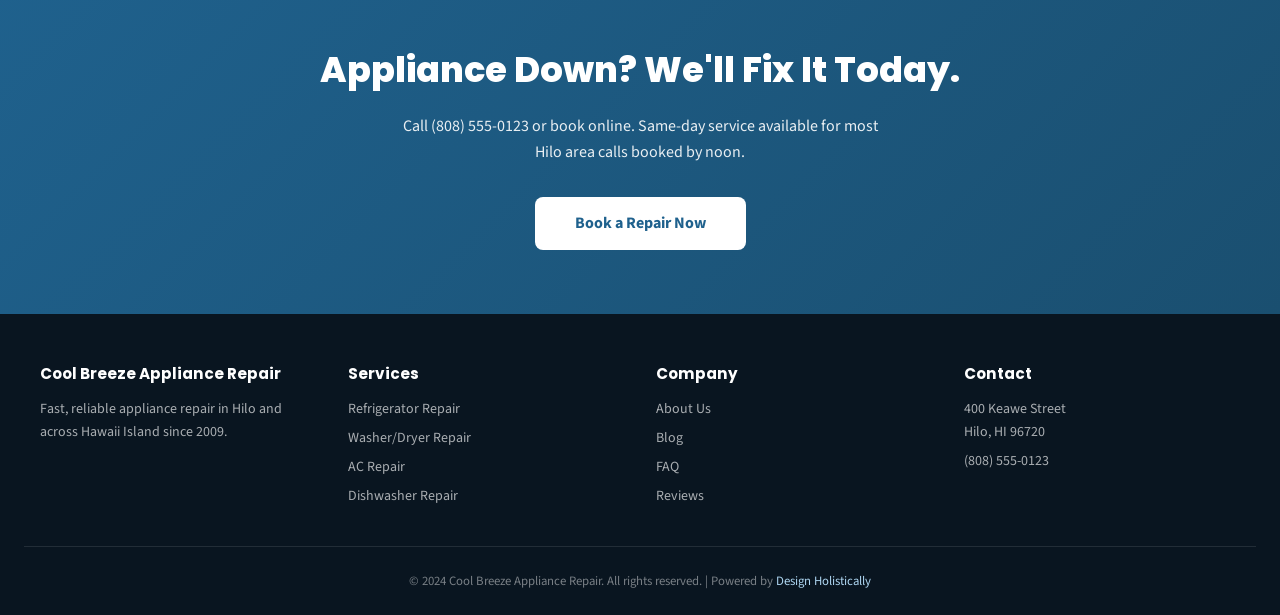
==== commit 053e7485: "feat: replace all picsum placeholders with AI-generated photorealistic images" ====
--- a/index.html
+++ b/index.html
@@ -46,7 +46,11 @@
 <a href="booking.html">Book Now</a></div>
 
 <script type="application/ld+json">{"@context":"https://schema.org","@type":"LocalBusiness","name":"Cool Breeze Appliance Repair","description":"Fast appliance repair in Hilo, Hawaii Island. Same-day service for refrigerators, washers, dryers, dishwashers, ovens, and AC units.","address":{"@type":"PostalAddress","streetAddress":"400 Keawe Street","addressLocality":"Hilo","addressRegion":"HI","postalCode":"96720"},"telephone":"(808) 555-0123","priceRange":"$$"}</script>
-<section class="hero">
+<section class="hero" style="position:relative;overflow:hidden;min-height:90vh;display:flex;align-items:center;">
+<div class="hero-bg" style="position:absolute;inset:0;z-index:0;"><img src="images/hero.png" alt="Cool Breeze Appliance Repair Hawaii" loading="eager" style="width:100%;height:100%;object-fit:cover;"></div>
+<div class="hero-overlay" style="position:absolute;inset:0;z-index:1;background:linear-gradient(135deg,rgba(0,0,0,0.65) 0%,rgba(0,0,0,0.35) 100%);"></div>
+<div style="position:relative;z-index:2;width:100%;">
+
 <div class="container">
 <div class="tag">Hilo's Same-Day Appliance Experts</div>
 <h1>When It Breaks,<br>We Fix It Fast</h1>
--- a/css/style.css
+++ b/css/style.css
@@ -230,3 +230,10 @@
 .admin-sidebar{display:none;}
 section{padding:3rem 1rem;}
 }
+
+/* Hero background image */
+.hero { position: relative; overflow: hidden; min-height: 90vh; display: flex; align-items: center; }
+.hero-bg { position: absolute; inset: 0; z-index: 0; }
+.hero-bg img { width: 100%; height: 100%; object-fit: cover; }
+.hero-overlay { position: absolute; inset: 0; z-index: 1; background: linear-gradient(135deg, rgba(0,0,0,0.65) 0%, rgba(0,0,0,0.35) 100%); }
+.hero .container, .hero-content { position: relative; z-index: 2; }
